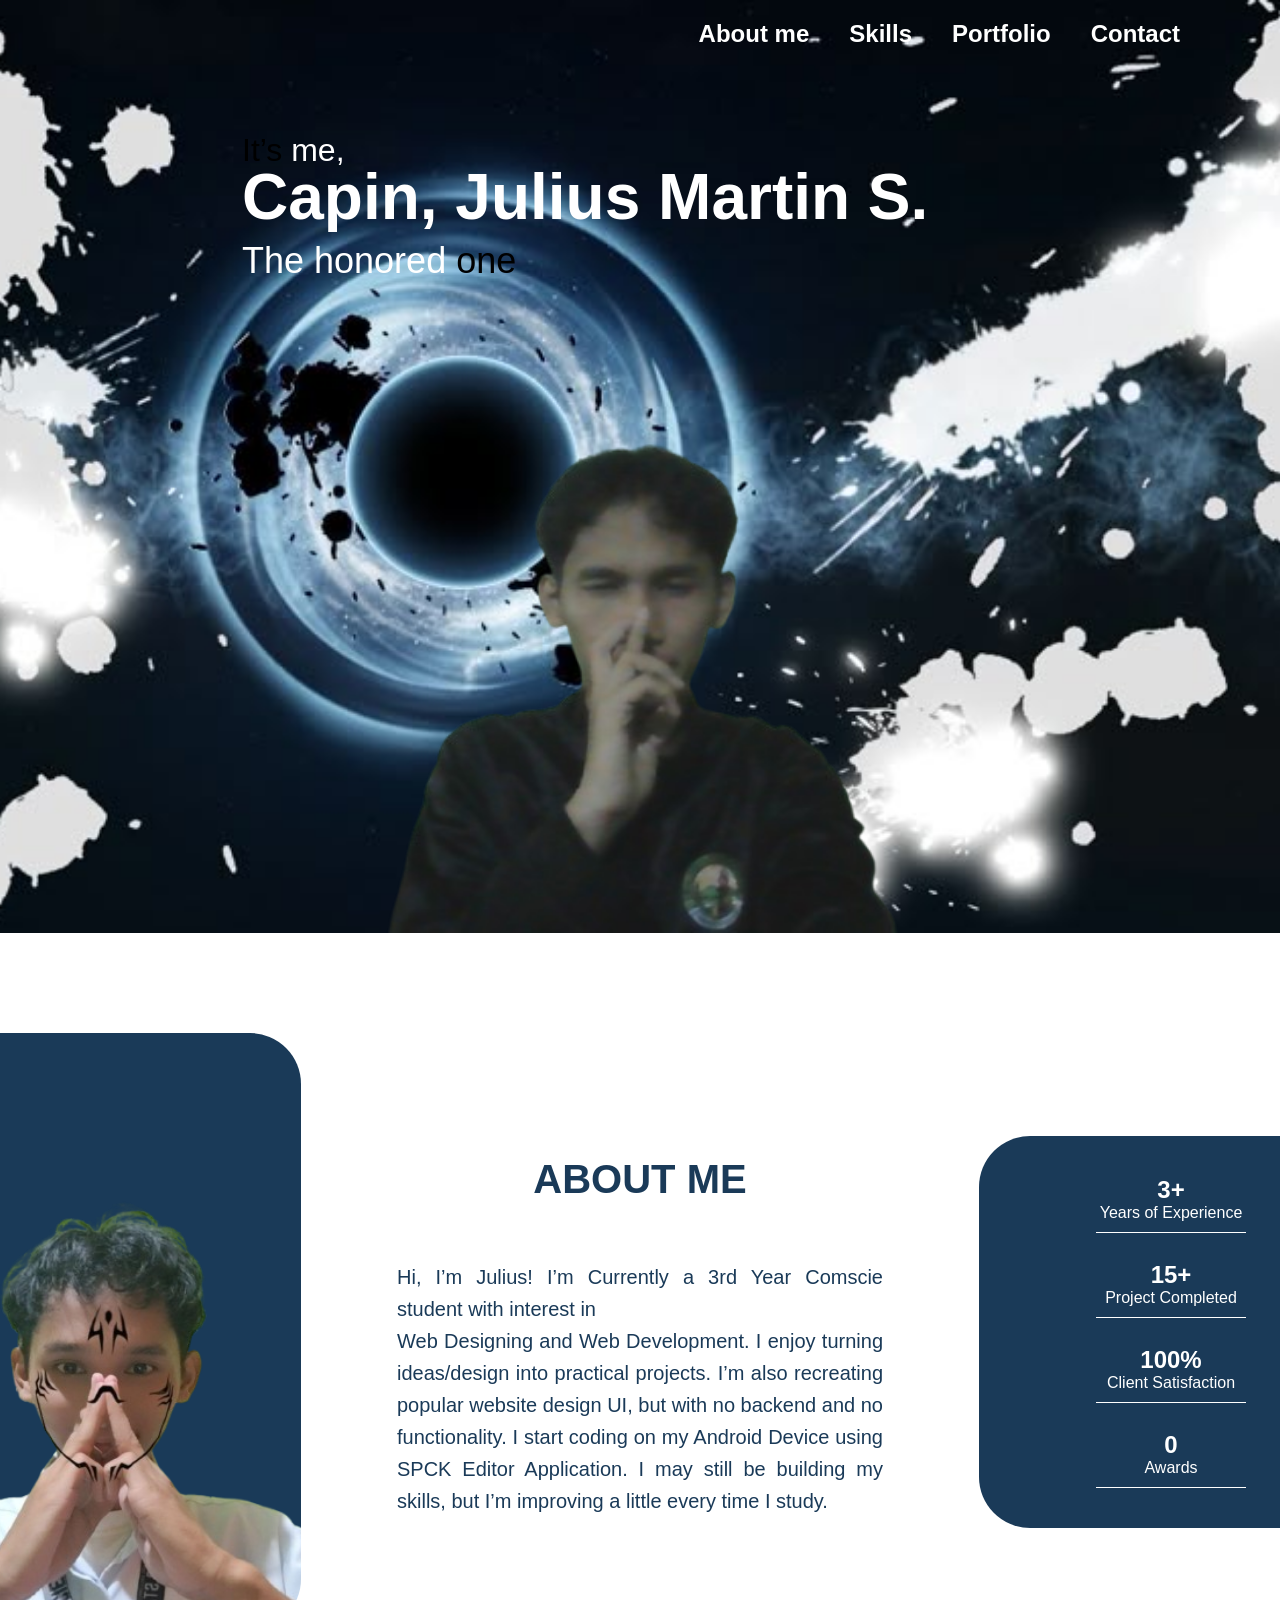
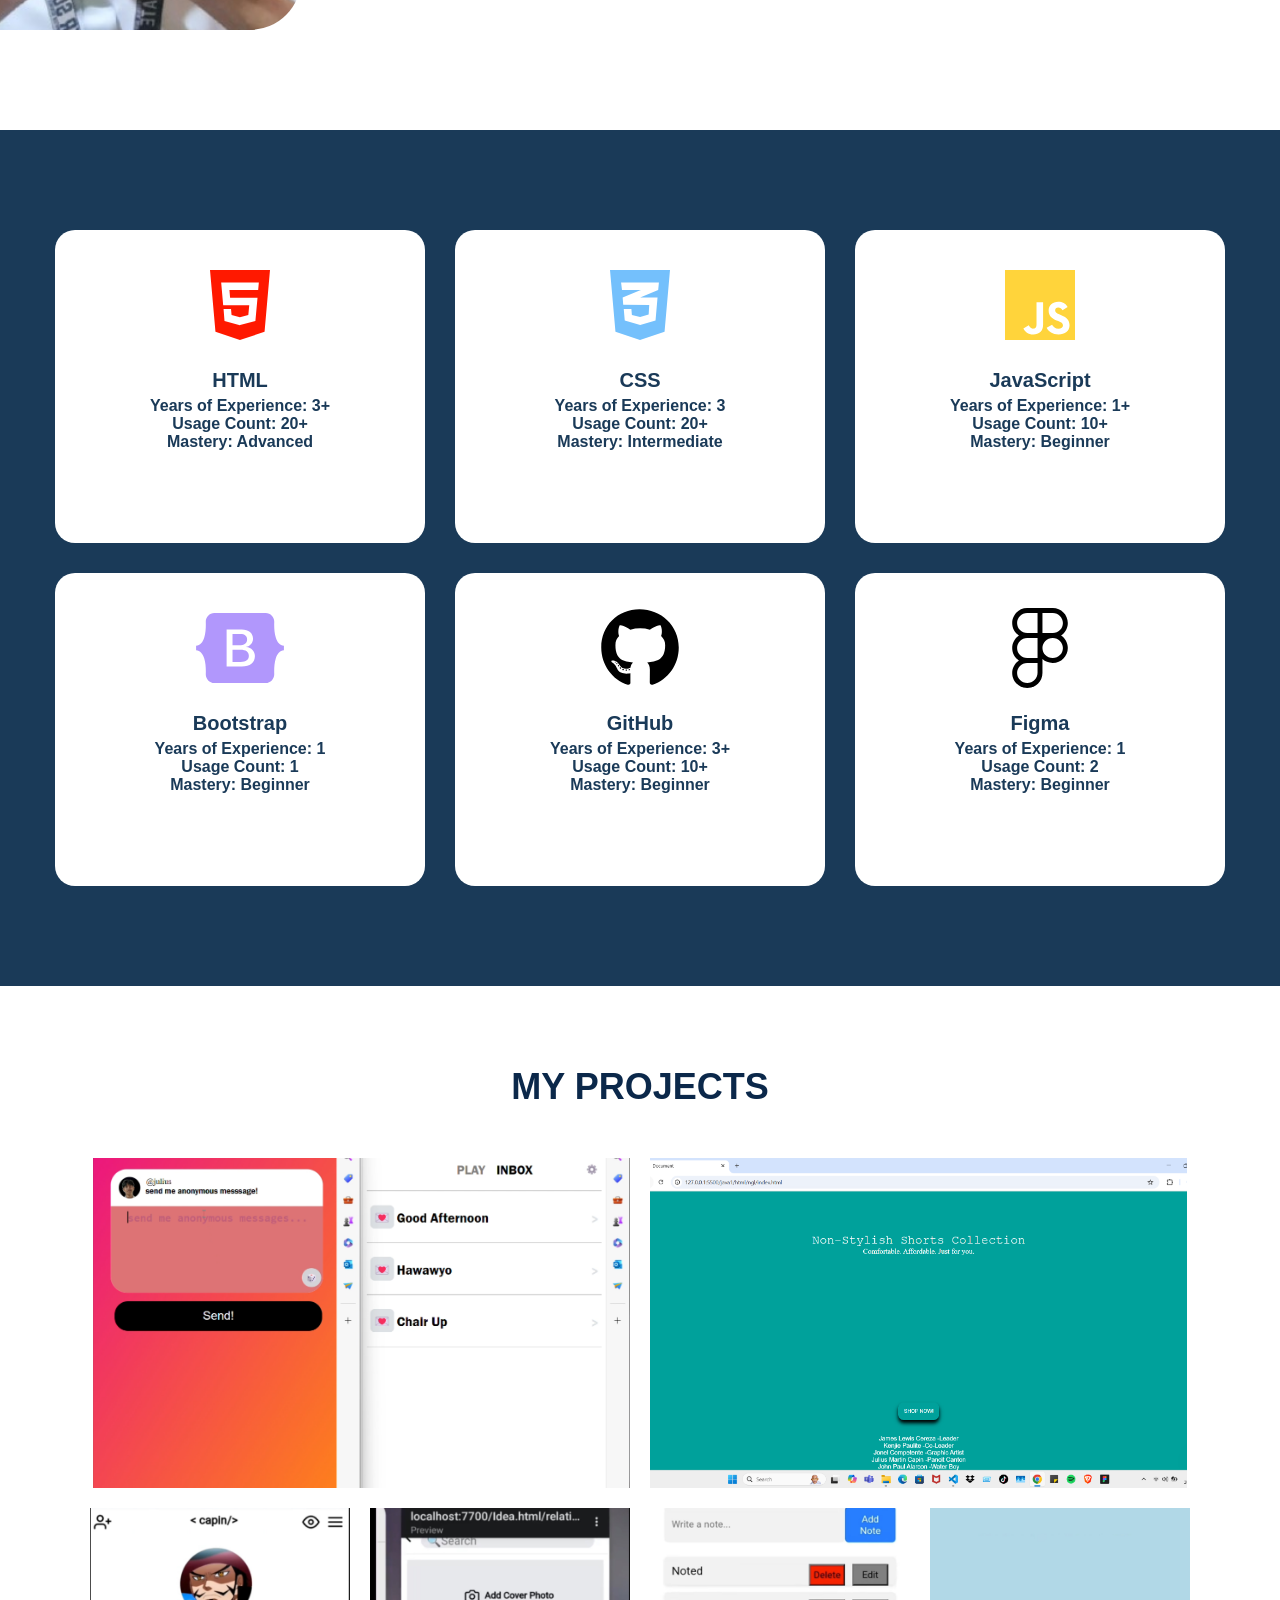
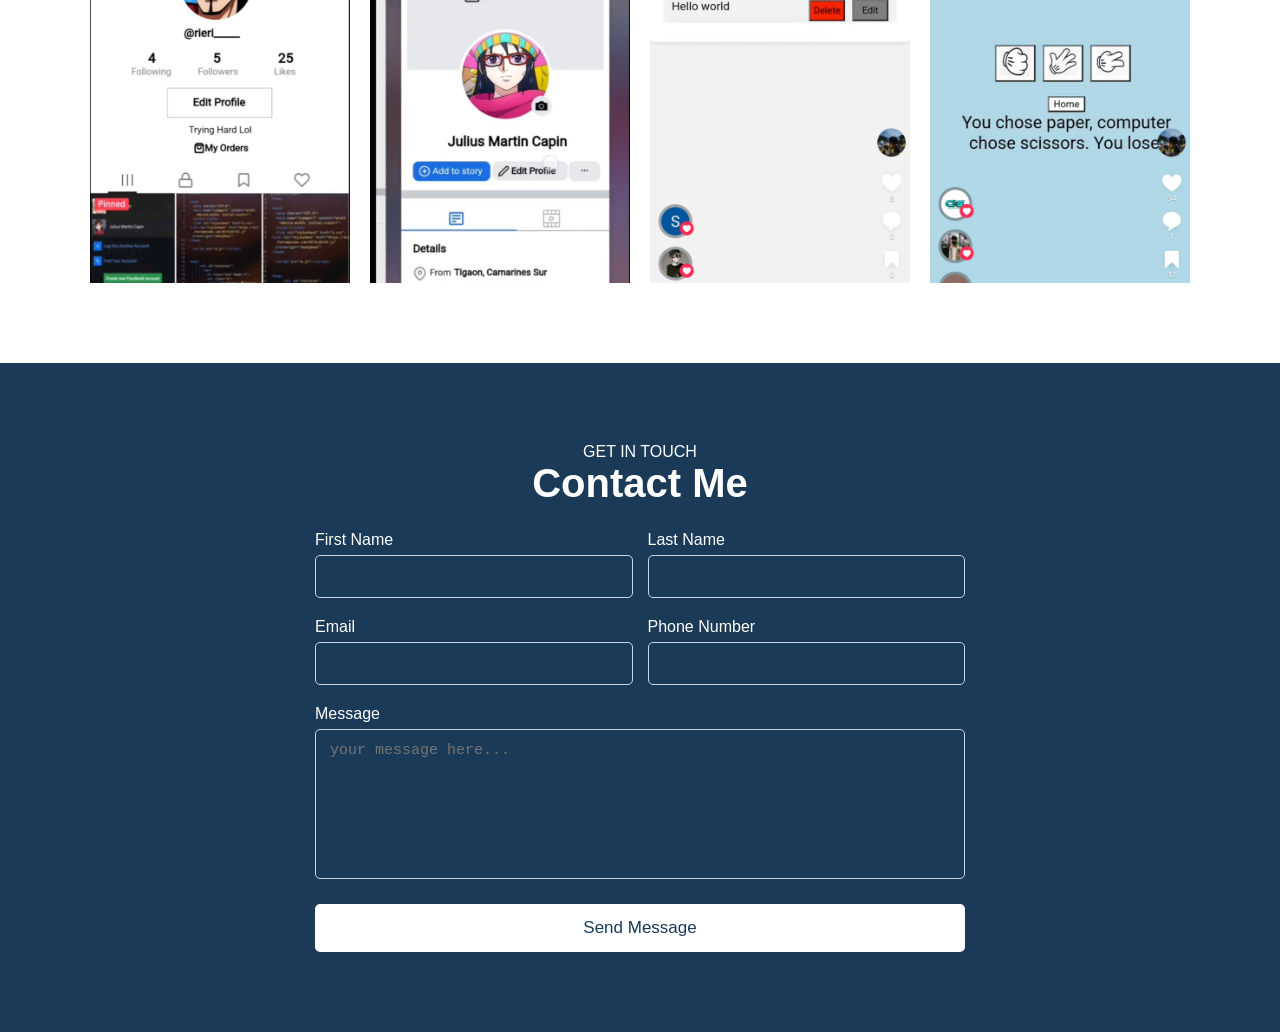
==== index.html @ 82600af9 "Add files via upload" ====
<!DOCTYPE html>
<html lang="en">
<head>
    <meta charset="UTF-8">
    <meta name="viewport" content="width=device-width, initial-scale=1.0">
    <title>Portfolio | Capin Julius Martin S.</title>
    <link rel="stylesheet" type="text/css" href="style.css">
</head>
<body>
    <div class="main">
        <nav class="u">
            <a href="#about">About me</a>
            <a href="#skills">Skills</a>
            <a href="#portfolio">Portfolio</a>
            <a href="#contact">Contact</a>
        </nav>
        
        <div class="hamburger">
            <span></span>
            <span></span>
            <span></span>
        </div>
                <p class="p1"><span class="bla">It’s</span> me,</p>
                <p class="p2">Capin, Julius Martin S.</p>
                <p class="p3">The honored <span class="bla">one</span></p>
                
        
            <img src="mypic.png" alt="" class="mp">
        
    </div>

    <div class="about" id="about">
        <div class="con">
            <div class="items"></div>
            <div class="items1">
                <p class="ab">ABOUT ME</p>
                <p>Hi, I’m Julius! I’m Currently a 3rd Year Comscie student with interest in <br>
Web Designing and Web Development. I enjoy turning ideas/design into practical projects. 
I’m also recreating popular website design UI, but with no backend and no functionality. 
I start coding on my Android Device using SPCK Editor Application. 
I may still be building my skills, but I’m improving a little every time I study.</p>
            </div>
            <div class="items3">
                <div class="stat">
                    <h2>3+</h2>
                    <p>Years of Experience</p>
                    <div class="line"></div>
                </div>
                <div class="stat">
                    <h2>15+</h2>
                    <p>Project Completed</p>
                    <div class="line"></div>
                </div>
                <div class="stat">
                    <h2>100%</h2>
                    <p>Client Satisfaction</p>
                    <div class="line"></div>
                </div>
                <div class="stat">
                    <h2>0</h2>
                    <p>Awards</p>
                    <div class="line"></div>              
                </div>
            </div>
        </div>
    </div>

    <div class="skill" id="skills">
        <div class="sgrid">
            <div class="scard">
                <img src="html.svg" alt="">
                <p class="t">HTML</p>
                <p>Years of Experience: 3+</p>
                <p>Usage Count: 20+</p>
                <p>Mastery: Advanced</p>
            </div>
            <div class="scard">
                <img src="css2.svg" alt="">
                <p class="t">CSS</p>
                <p>Years of Experience: 3</p>
                <p>Usage Count: 20+</p>
                <p>Mastery: Intermediate</p>
            </div>  
            <div class="scard">
                <img src="js.svg" alt="">
                <p class="t">JavaScript</p>
                <p>Years of Experience: 1+</p>
                <p>Usage Count: 10+</p>
                <p>Mastery: Beginner</p>
            </div>  
            <div class="scard">
                <img src="bootstrap1.svg" alt="">
                <p class="t">Bootstrap</p>
                <p>Years of Experience: 1</p>
                <p>Usage Count: 1</p>
                <p>Mastery: Beginner</p>
            </div>  
            <div class="scard">
                <img src="github.svg" alt="">
                <p class="t">GitHub</p>
                <p>Years of Experience: 3+</p>
                <p>Usage Count: 10+</p>
                <p>Mastery: Beginner</p>
            </div>  
            <div class="scard">
                <img src="figma.svg" alt="">
                <p class="t">Figma</p>
                <p>Years of Experience: 1</p>
                <p>Usage Count: 2</p>
                <p>Mastery: Beginner</p>
            </div>             
        </div>
    </div>



    <div class="projects-section" id="portfolio">
    <h2 class="projects-title">MY PROJECTS</h2>

    <div class="projects-wrapper">

        <div class="top-projects">
            <div class="project-card">
                <img src="ngl.png" alt="">
                <div class="project-info">
                    <h3>NGL UI</h3>
                    <p>App Used: VS Code, WAMP<br>Tools Used: HTML, CSS, JS, PHP<br>New Learnings: Database</p>
                </div>
            </div>

            <div class="project-card">
                <img src="non.png" alt="">
                <div class="project-info">
                    <h3>E-Commerce</h3>
                    <p>App Used: Vscode<br>Tools Used: HTML, CSS, JS<br>New Learnings: Grid</p>
                </div>
            </div>
        </div>

        <div class="bottom-projects">
            <div class="project-card">
                <img src="tik.jpg" alt="">
                <div class="project-info">
                    <h3>Tiktok UI</h3>
                    <p>App Used: Spck Editor<br>Tools Used: HTML, CSS<br>New Learnings: UI</p>
                </div>
            </div>

            <div class="project-card">
                <img src="fb.jpg" alt="">
                <div class="project-info">
                    <h3>Facebook UI</h3>
                    <p>App Used: SPCK<br>Tools Used: HTML, CSS<br>New Learnings: None</p>
                </div>
            </div>

            <div class="project-card">
                <img src="note.jpg" alt="">
                <div class="project-info">
                    <h3>Note App</h3>
                    <p>App Used: Spck Editor<br>Tools Used: HTML, CSS, JS<br>New Learnings: Logic</p>
                </div>
            </div>

            <div class="project-card">
                <img src="rps.jpg" alt="">
                <div class="project-info">
                    <h3>RPS</h3>
                    <p>App Used: Spck Editor<br>Tools Used: HTML, CSS, JS<br>New Learnings: None</p>
                </div>
            </div>
        </div>

     </div> 
    </div>


    <div class="contact-section" id="contact">
    <div class="contact-container">
        <p class="awa">GET IN TOUCH</p>
        <h2>Contact Me</h2>

        <div class="row">
            <div class="fg">
                <p>First Name</p>
                <input type="text">
            </div>
            <div class="fg">
                <p>Last Name</p>
                <input type="text">
            </div>
        </div>

        <div class="row">
            <div class="fg">
                <p>Email</p>
                <input type="email">
            </div>
            <div class="fg">
                <p>Phone Number</p>
                <input type="text">
            </div>
        </div>

        <div class="fg" style="margin-bottom: 15px;">
            <p>Message</p>
            <textarea placeholder="your message here..."></textarea>
        </div>

        <button>Send Message</button>
    </div>
    </div>
    <script>
  (function() {
    const hamburger = document.querySelector('.hamburger');
    const nav = document.querySelector('.u');

    if (!hamburger || !nav) return;

    
    hamburger.setAttribute('role', 'button');
    hamburger.setAttribute('aria-label', 'Toggle menu');
    hamburger.setAttribute('aria-expanded', 'false');

    function openMenu() {
      hamburger.classList.add('active');
      nav.classList.add('mobile-active');
      hamburger.setAttribute('aria-expanded', 'true');
      document.body.style.overflow = 'hidden'; 
    }

    function closeMenu() {
      hamburger.classList.remove('active');
      nav.classList.remove('mobile-active');
      hamburger.setAttribute('aria-expanded', 'false');
      document.body.style.overflow = ''; 
    }

    hamburger.addEventListener('click', function(e){
      e.stopPropagation();
      if (nav.classList.contains('mobile-active')) {
        closeMenu();
      } else {
        openMenu();
      }
    });

    
    nav.querySelectorAll('a').forEach(link => {
      link.addEventListener('click', () => {
        if (nav.classList.contains('mobile-active')) closeMenu();
      });
    });

    
    document.addEventListener('click', function(e){
      const target = e.target;
      if (!nav.contains(target) && !hamburger.contains(target) && nav.classList.contains('mobile-active')) {
        closeMenu();
      }
    });

    
    document.addEventListener('keydown', (e) => {
      if (e.key === 'Escape' && nav.classList.contains('mobile-active')) closeMenu();
    });
  })();
</script>

</body>
</html>
---- style.css ----
* {
  box-sizing: border-box;
  margin: 0;
  padding: 0;
}

.u a {
  text-decoration: none;
  font-family: 'Poppins', sans-serif;
  font-weight: 700;
  font-size: 24px;
  color: white;
  transition: 0.3s ease;
}

html {
  scroll-behavior: smooth;
}

::-webkit-scrollbar {
  display: none;
}

body {
  font-family: "Poppins", sans-serif;
  background-color: white;
  overflow-x: hidden;
}

.main {
  background: url("domainbg.jpg") no-repeat center/cover;
  height: 933px;
  position: relative;
  color: white;
}


.u {
  display: flex;
  justify-content: flex-end;
  gap: 40px;
  padding: 20px 100px;
  font-weight: bold;
  font-size: 20px;
  position: relative;
  z-index: 50;
}

.hamburger {
  display: none; 
  cursor: pointer;
}


.hamburger span {
  display: block;
  width: 26px;
  height: 3px;
  margin: 5px 0;
  background: white;
  border-radius: 2px;
  transition: 0.3s ease;
}

@media (max-width: 1024px) {

  .hamburger {
    display: flex;
    flex-direction: column;
    justify-content: center;
    align-items: center;
    position: fixed;
    top: 20px;
    right: 25px;
    width: 45px;
    height: 45px;
    border-radius: 8px;
    z-index: 1001; 
    backdrop-filter: blur(4px);
  }


  .u {
    display: none !important;
  }
  

  .u.mobile-active {
    display: flex !important;
    flex-direction: column;
    align-items: center;
    position: fixed;
    top: 70px;
    left: 0;
    right: 0;
    background: rgba(10, 30, 50, 0.97);
    padding: 30px 20px;
    gap: 20px;
    z-index: 1000;
    animation: slideDown 0.3s ease;
  }

  @keyframes slideDown {
    from {
      transform: translateY(-10px);
      opacity: 0;
    }
    to {
      transform: translateY(0);
      opacity: 1;
    }
  }

  
  .u.mobile-active a {
    color: white;
    text-decoration: none;
    font-weight: 600;
    font-size: 18px;
  }

  
  .hamburger.active span:nth-child(1) {
    transform: translateY(8px) rotate(45deg);
  }
  .hamburger.active span:nth-child(2) {
    opacity: 0;
  }
  .hamburger.active span:nth-child(3) {
    transform: translateY(-8px) rotate(-45deg);
  }
}

.p1 {
  position: absolute;
  font-size: 32px;
  top: 132px;
  left: 242px;
}

.p2 {
  font-size: 64px; 
  position: absolute; 
  top:160px; 
  left: 242px;
  font-weight: 800;
}

.p3 {
  font-size: 36px; 
  position: absolute; 
  top:240px;
  left: 242px;
}

.p4 {
  font-size: 18px;
  opacity: 0.9;
}

.bla {
  color: black;
}

.mp {
  position: absolute;
  
  left: 50%;
  bottom:0;
  transform: translateX(-50%);
  width: 580px;
  height:595px;
  
}

@media (max-width: 1200px) {
  .u {
  display: flex;
  justify-content: flex-end;
  gap: 40px;
  padding: 20px 100px;
  font-weight: bold;
  font-size: 20px;
}

.p1 {
  position: relative;
  font-size: 32px;
  left:0;
  top: 0;
}

.p2 {
  font-size: 64px; 
  position: relative; 
  left: 0;
  top: 0;
  font-weight: 800;
}

.p3 {
  font-size: 36px; 
  position: relative; 
  top: 0;
  left: 0;
}

.p4 {
  font-size: 18px;
  opacity: 0.9;
}

.bla {
  color: white;
}
}


@media (max-width: 700px) {
  .u {
  display: flex;
  justify-content: flex-end;
  gap: 30px;
  padding: 10px;
  font-weight: bold;
  font-size: 20px;
}

.p1 {
  position: relative;
  font-size: 32px;

}

.p2 {
  font-size: 64px; 
  position: relative; 

  font-weight: 800;
}

.p3 {
  font-size: 36px; 
  position: relative; 
 
}

.p4 {
  font-size: 18px;
  opacity: 0.9;
}

.bla {
  color: white;
}
}


@media (max-width: 330px) {
  .u {
  display: flex;
  justify-content: flex-end;
  gap: 40px;
  padding: 5px;
  font-weight: bold;
  font-size: 20px;
}

.p1 {
  position: absolute;
  font-size: 32px;
  top: 132px;
  left: 242px;
}

.p2 {
  font-size: 64px; 
  position: absolute; 
  top:160px; 
  left: 242px;
  font-weight: 800;
}

.p3 {
  font-size: 36px; 
  position: absolute; 
  top:240px;
  left: 242px;
}

.p4 {
  font-size: 18px;
  opacity: 0.9;
}

.bla {
  color: violet;
}
}
  


.about {
  display: flex;
  flex-direction: column;
  align-items: center;
  justify-content: center;
  text-align: center;
  padding: 100px 20px;
  height: auto;
}

.con {
  display: grid;
  grid-template-columns: 384px 486px 384px;
  gap: 6em;
  align-items: center;
  justify-content: center;
}

.items {
  background-color: #1A3A58;
  background-image: url("sukuna.png");
  background-repeat: no-repeat;
  background-size: cover;
  border-radius: 51px;
  height: 597px;
}

.items1 {
  text-align: center;
}

.items1 .ab {
  font-weight: 800;
  font-size: 40px;
  color: #1A3A58;
  margin-bottom: 50px;
  text-align: center;
}

.items1 p {
  font-family: "Poppins", sans-serif;
  color: #1A3A58;
  font-size: 20px;
  text-align: justify;
  line-height: 1.6;
}

.items3 {
  background-color: #1A3A58;
  border-radius: 51px;
  height: auto;
  padding: 40px 0;
  color: white;
  display: flex;
  flex-direction: column;
  justify-content: center;
  gap: 28px;
  align-items: center;
}

/* ✅ TABLET VIEW (max-width: 1024px) */
@media (max-width: 1024px) {
  .con {
    display: flex;
    flex-direction: column;
    align-items: center;
    gap: 3em;
  }

  .items, .items1, .items3 {
    width: 90%;
    max-width: 500px;
  }

  .items {
    height: 450px;
    background-position: center;
    border-radius: 35px;
  }

  .items1 .ab {
    font-size: 34px;
    margin-bottom: 30px;
  }

  .items1 p {
    text-align: center;
    font-size: 18px;
  }

  .items3 {
    padding: 30px 0;
  }
}

/* ✅ MOBILE VIEW (max-width: 768px) */
@media (max-width: 768px) {
  .about {
    padding: 60px 15px;
  }

  .items {
    height: 340px;
    border-radius: 25px;
  }

  .items1 .ab {
    font-size: 28px;
  }

  .items1 p {
    font-size: 16px;
    line-height: 1.5;
  }

  .items3 {
    width: 100%;
    padding: 30px 0;
    border-radius: 25px;
  }

  .stat h2 {
    font-size: 24px;
  }

  .stat p {
    font-size: 15px;
  }
}


.line {
  width: 150px;
  height: 1px;
  background-color: white;
  margin: 10px auto 0;
}




.skill {
  background-color: #1A3A58;
  padding: 100px 20px;
  display: flex;
  justify-content: center;
  align-items: center;
}

.sgrid {
  display: grid;
  grid-template-columns: repeat(3, 370px);
  grid-auto-rows: 313px;
  gap: 30px;
  justify-content: center;
}


@media (max-width: 1200px) {
  .sgrid {
    grid-template-columns: repeat(2, 370px);
  }
}


@media (max-width: 800px) {
  .sgrid {
    grid-template-columns: 370px;
  }
}


@media (max-width: 430px) {
  .sgrid {
    grid-template-columns: 90%;
  }
}


.scard {
  background-color: white;
  border-radius: 20px;
  padding: 25px;
  text-align: center;
  transition: 0.3s ease;
}

.scard img {
  width: 100px;
  height: 100px;
  margin-bottom: 10px;
}

.scard p {
  color: #1A3A58;
  font-weight: 600;
}

.scard .t {
  font-size: 20px;
  font-weight: 700;
  margin-bottom: 5px;
}

.scard:hover {
  transform: scale(1.05);
}





.projects-section {
            text-align: center;
            padding: 80px 20px;
        }

        .projects-title {
            font-size: 36px;
            font-weight: 700;
            margin-bottom: 50px;
            color: #0b284a;
        }

        .projects-wrapper {
            display: flex;
            flex-direction: column;
            gap: 20px;
            align-items: center;
        }

        .top-projects {
            display: flex;
            gap: 20px;
        }

        .top-projects .project-card {
            width: 537px;
            height: 330px;
        }

        .bottom-projects {
            display: grid;
            grid-template-columns: repeat(4, 260px);
            gap: 20px;
        }

        .bottom-projects .project-card {
            width: 260px;
            height: 375px;
        }

        .project-card {
            position: relative;
            border-radius: 0;
            overflow: hidden;
            cursor: pointer;
        }

        .project-card img {
            width: 100%;
            height: 100%;
            object-fit: cover;
            transition: 0.4s ease;
        }

        .project-info {
            position: absolute;
            top: 0;
            left: 0;
            height: 100%;
            width: 100%;
            background: #0b284a;
            color: white;
            display: flex;
            flex-direction: column;
            justify-content: center;
            align-items: center;
            text-align: center;
            padding: 25px;
            transform: translateY(100%);
            transition: 0.4s ease;
        }

        .project-card:hover .project-info {
            transform: translateY(0);
        }

        .project-card:hover img {
            transform: scale(1.1);
            filter: blur(3px);
        }

        .project-info h3 {
            font-size: 22px;
            font-weight: 700;
            margin-bottom: 12px;
        }

        .project-info p {
            font-size: 14px;
            line-height: 1.5;
            opacity: 0.9;
        }


        @media (max-width: 1200px) {
            .bottom-projects {
                grid-template-columns: repeat(2, 260px);
            }
        }

        @media (max-width: 900px) {
            .top-projects {
                flex-direction: column;
            }
            .top-projects .project-card {
                width: 100%;
            }
        }

        @media (max-width: 600px) {
            .bottom-projects {
                grid-template-columns: 1fr;
            }
            .bottom-projects .project-card,
            .top-projects .project-card {
                width: 100%;
            }

        }
         .contact-section {
            width: 100%;
            background: #1A3A58; 
            padding: 80px 20px;
        }
        .contact-container {
            max-width: 650px;
            margin: 0 auto;
        }

        .contact-container p {
            font-size: 16px;
            font-weight: 500;
            color: white;
            font-family: "Sen", sans-serif;
        }

        .contact-container h2 {
            font-size: 40px;
            margin-bottom: 25px;
            font-weight: 800;
            text-align: center;
            color: white;
            font-family: "Poppins", sans-serif;
        }
        .contact-container .awa {
            font-size: 16px;
            font-weight: 500;
            text-align: center;
            color: white;
        }
        

        .row {
            display: flex;
            gap: 15px;
            width: 100%;
            margin-bottom: 20px;
        }

        .fg {
            flex: 1;
            display: flex;
            flex-direction: column;
            color: #ffffff;
            font-size: 15px;
            font-weight: 500;
        }

        input, textarea {
            width: 100%;
            padding: 12px 14px;
            border-radius: 5px;
            border: 1px solid #cbd5e1;
            background-color: transparent;
            color: #ffffff;
            font-size: 15px;
            outline: none;
            margin-top: 6px;
        }

        textarea {
            height: 150px;
            resize: none;
        }

        button {
            margin-top: 10px;
            width: 100%;
            padding: 14px;
            background: white;
            border: none;
            outline: none;
            color: #1A3A58;
            font-size: 17px;
            font-weight: 500;
            border-radius: 5px;
            cursor: pointer;
            transition: 0.2s ease-in-out;
        }

        button:hover {
            background: #1A3A58;
            color: white;
            border: 1px solid white;
        }

        textarea::-webkit-scrollbar {
            display: none;
        }
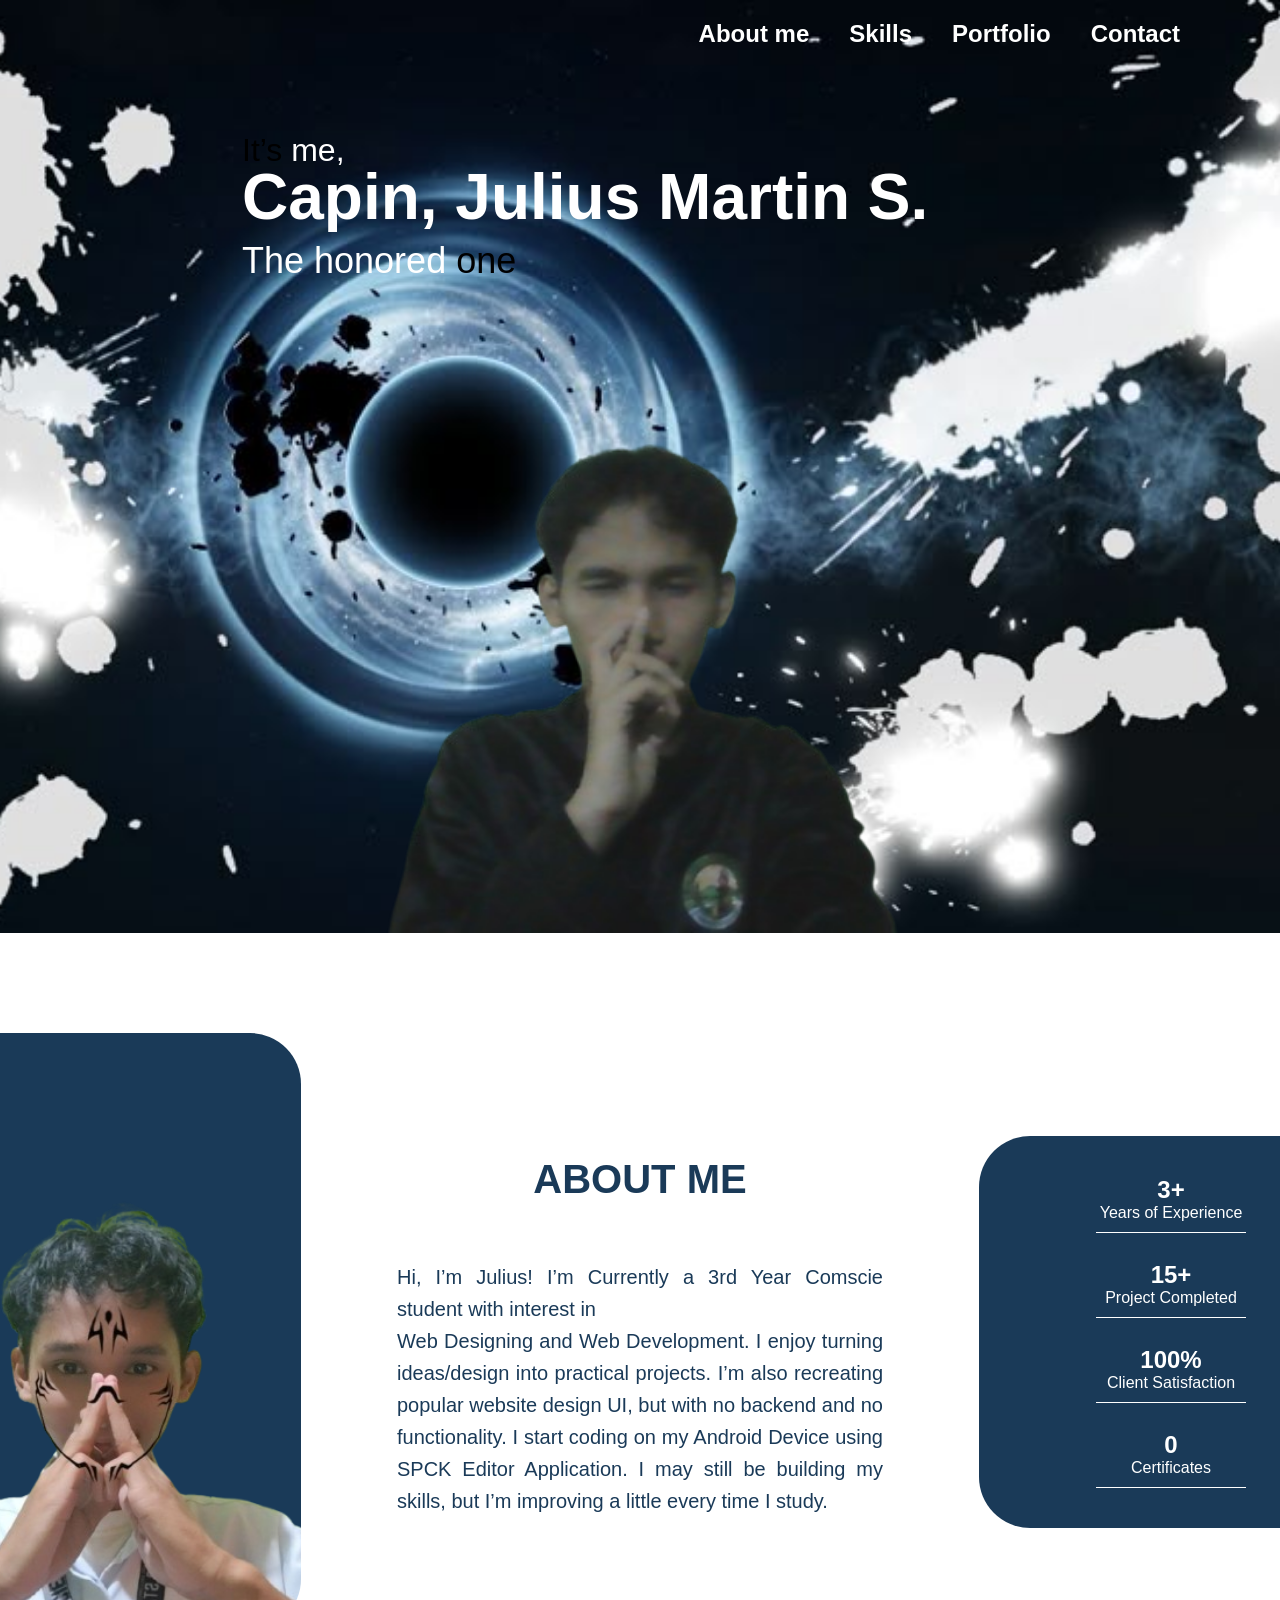
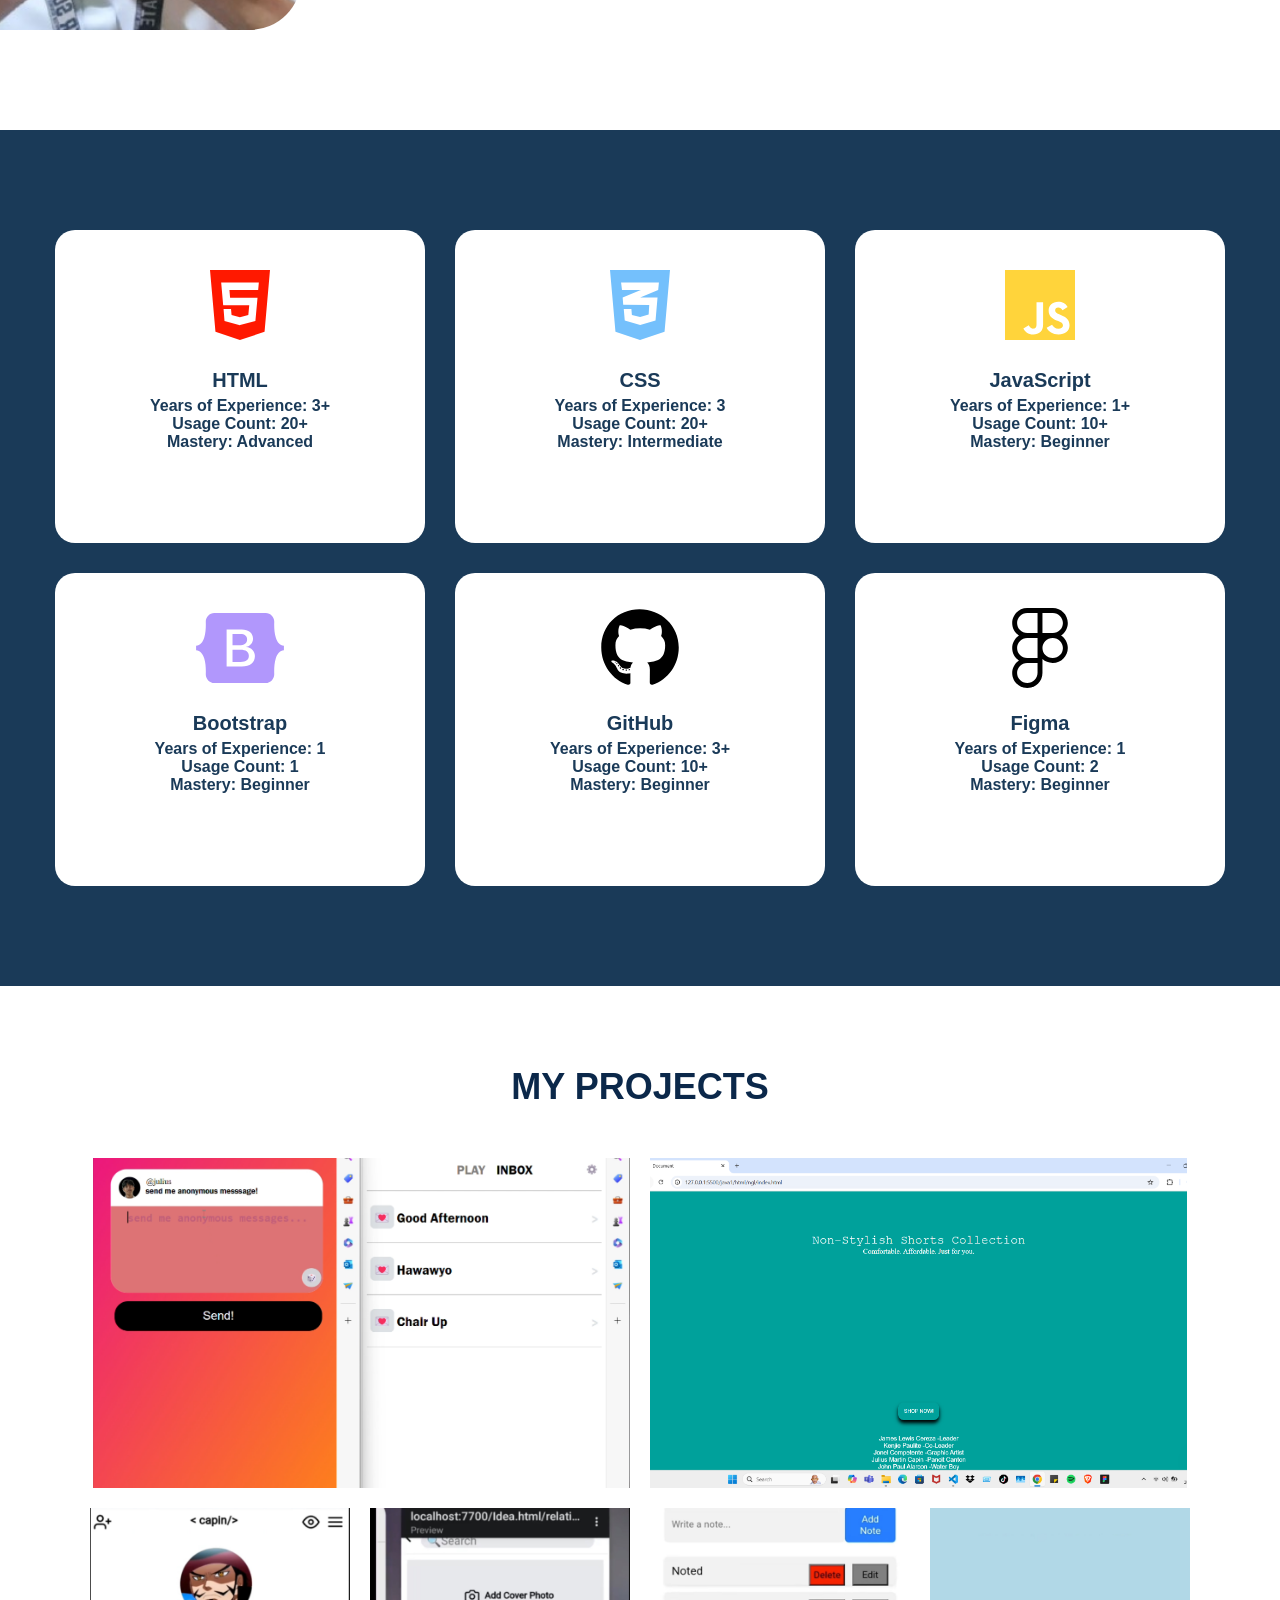
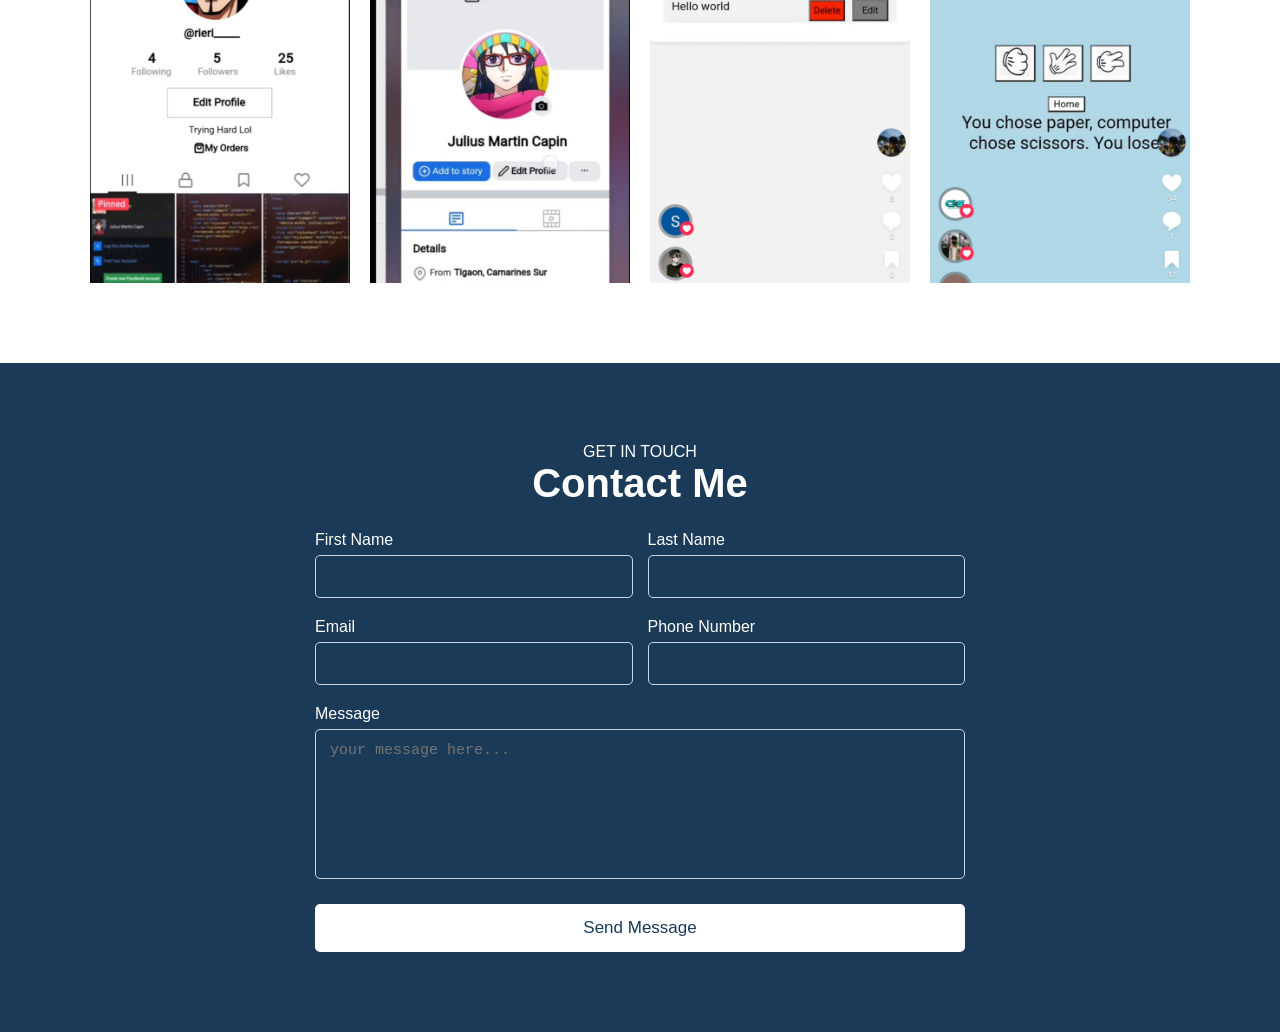
==== commit 497c3010: "Update index.html" ====
--- a/index.html
+++ b/index.html
@@ -58,7 +58,7 @@
                 </div>
                 <div class="stat">
                     <h2>0</h2>
-                    <p>Awards</p>
+                    <p>Certificates</p>
                     <div class="line"></div>              
                 </div>
             </div>
--- a/style.css
+++ b/style.css
@@ -3,7 +3,16 @@
   margin: 0;
   padding: 0;
 }
-
+html, body {
+  max-width: 100%;
+  overflow-x: hidden;
+}
+
+
+/* Optional: catch hidden overflow inside sections */
+section, header, footer, .page-container, .main {
+  overflow-x: hidden;
+}
 .u a {
   text-decoration: none;
   font-family: 'Poppins', sans-serif;
@@ -721,3 +730,4 @@
         textarea::-webkit-scrollbar {
             display: none;
         }
+
